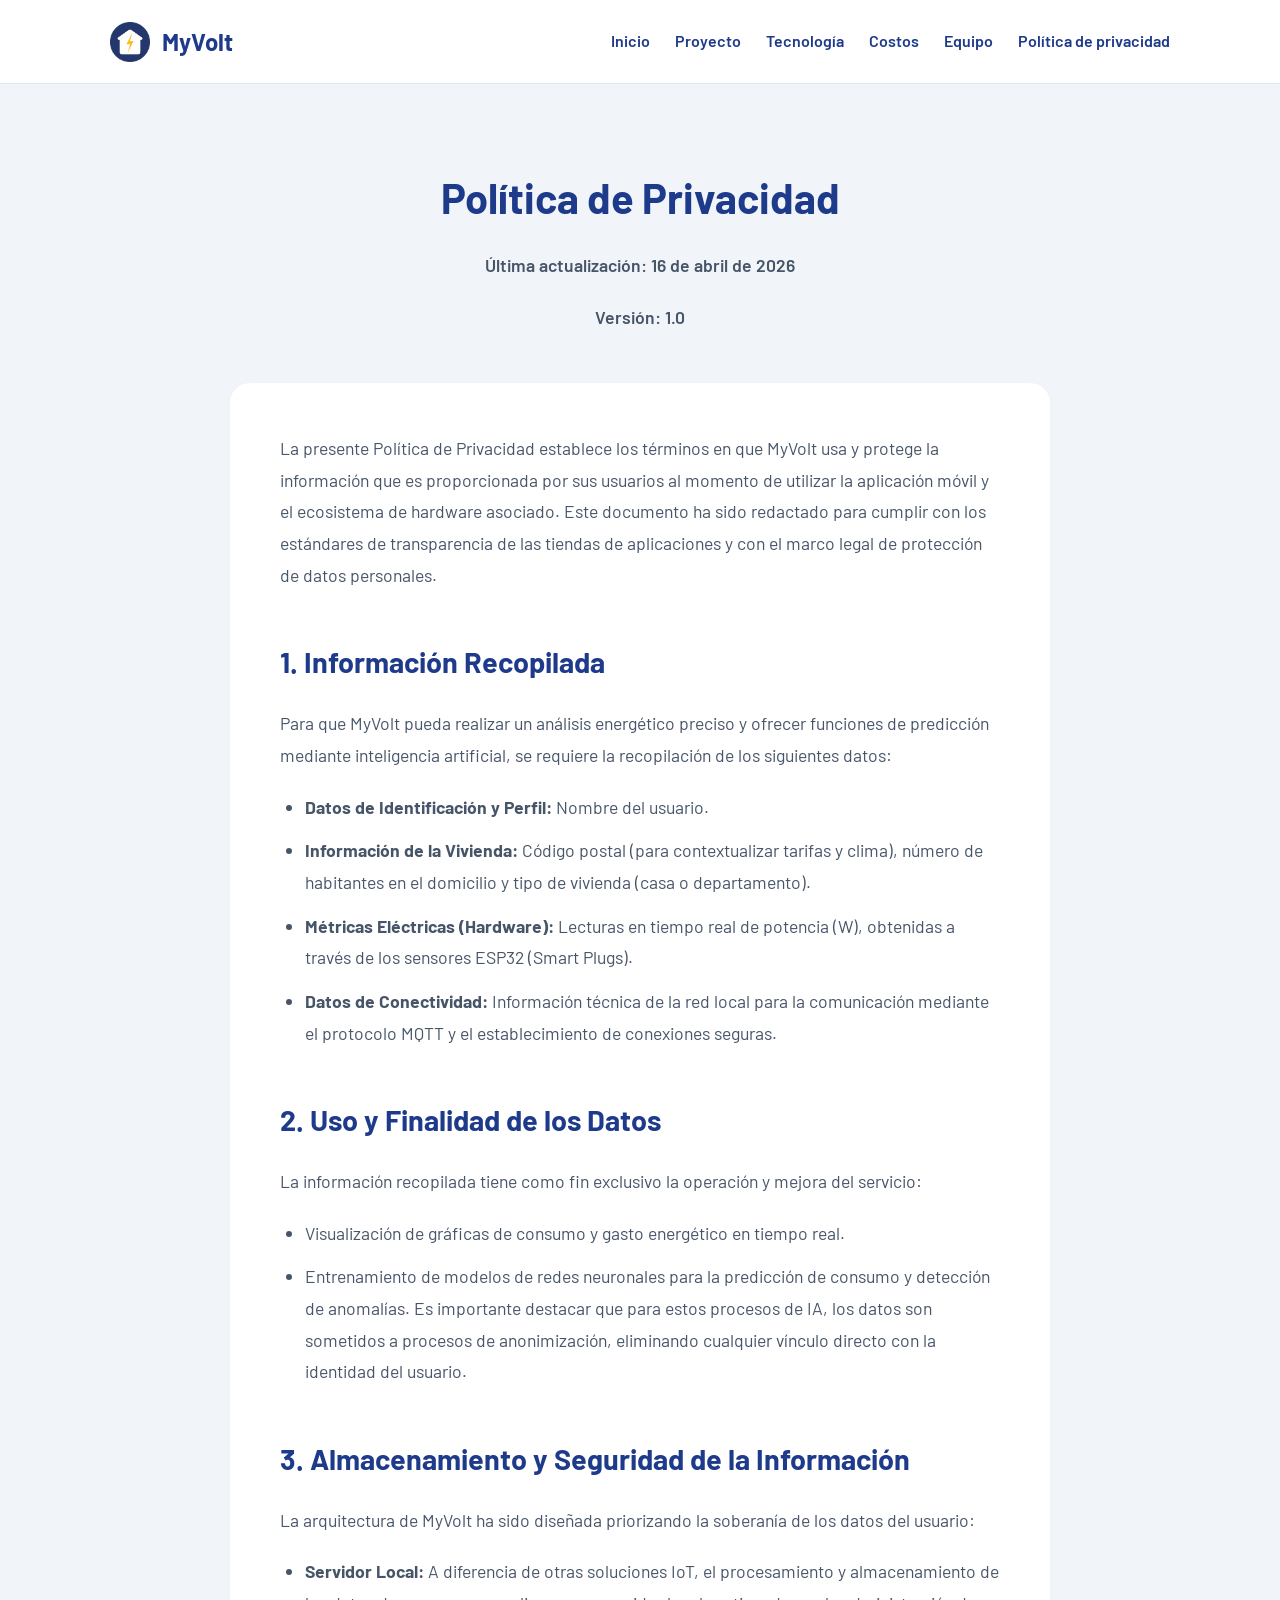
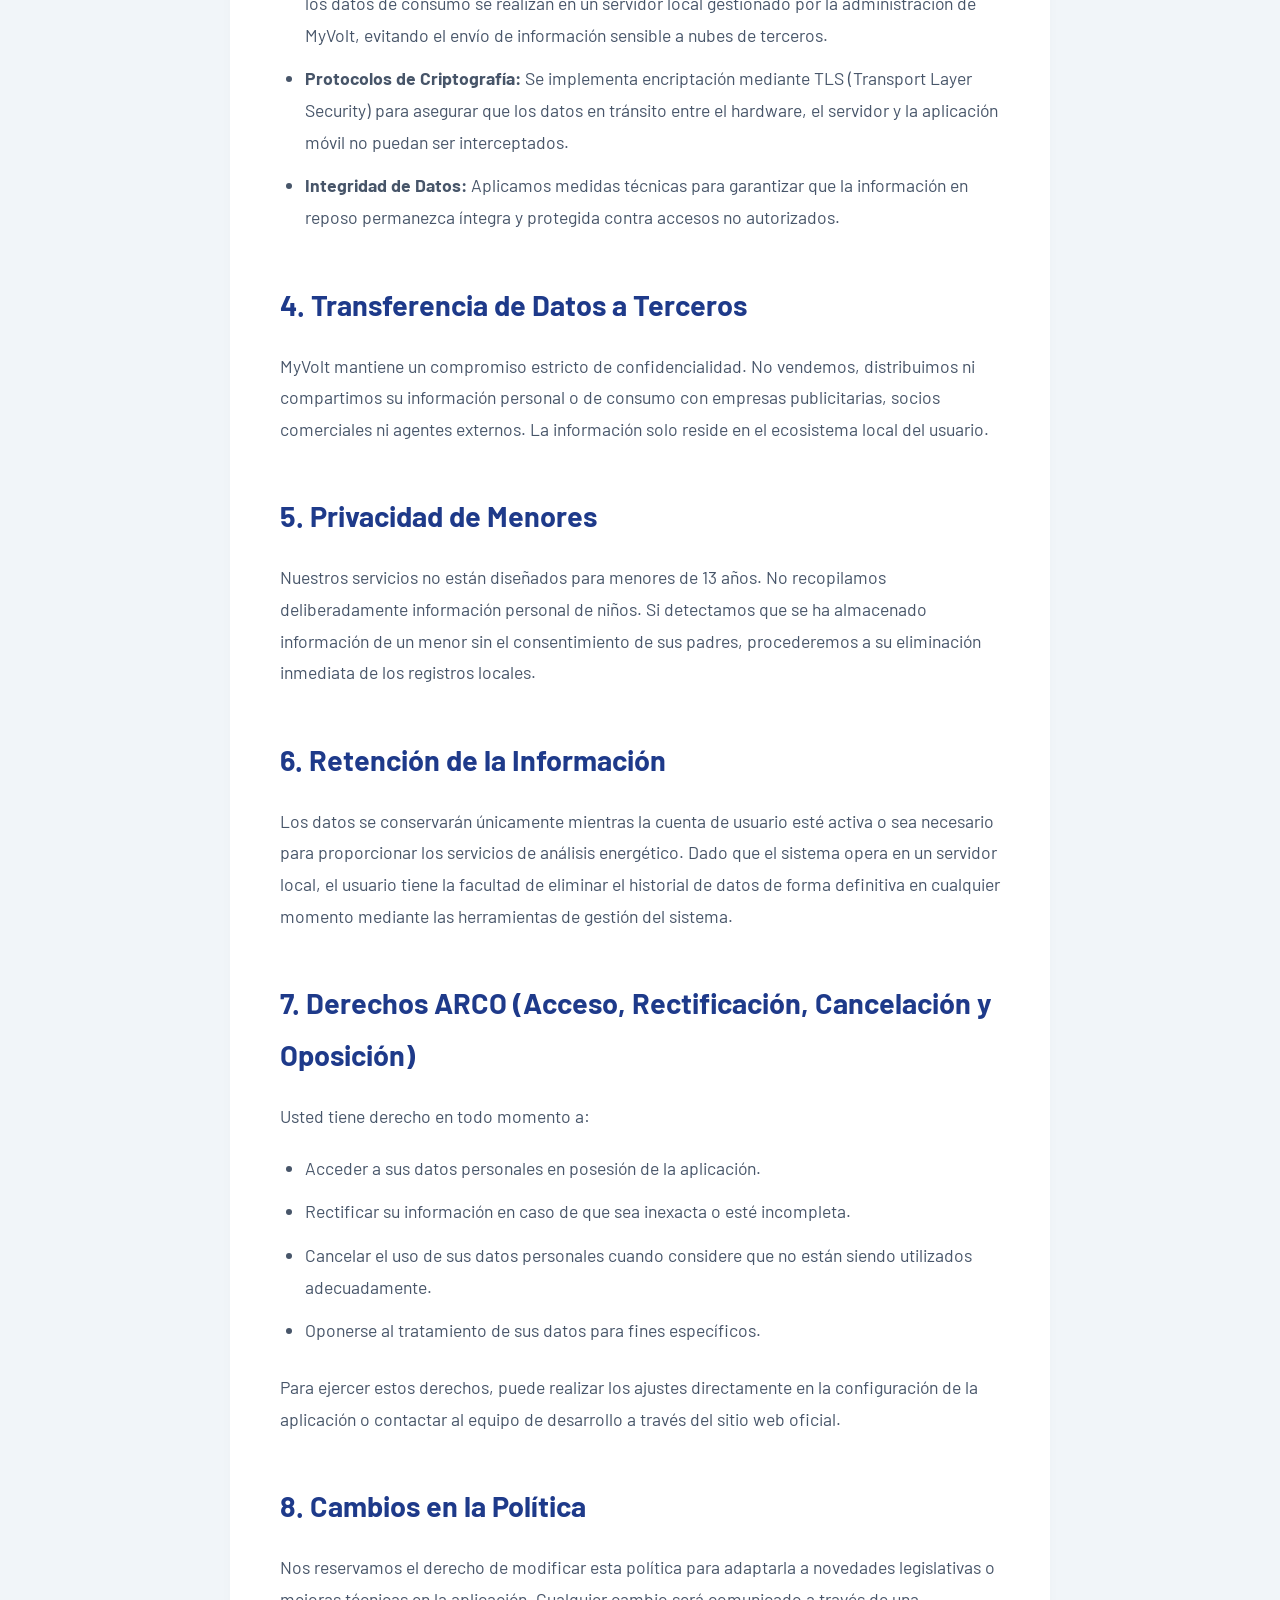
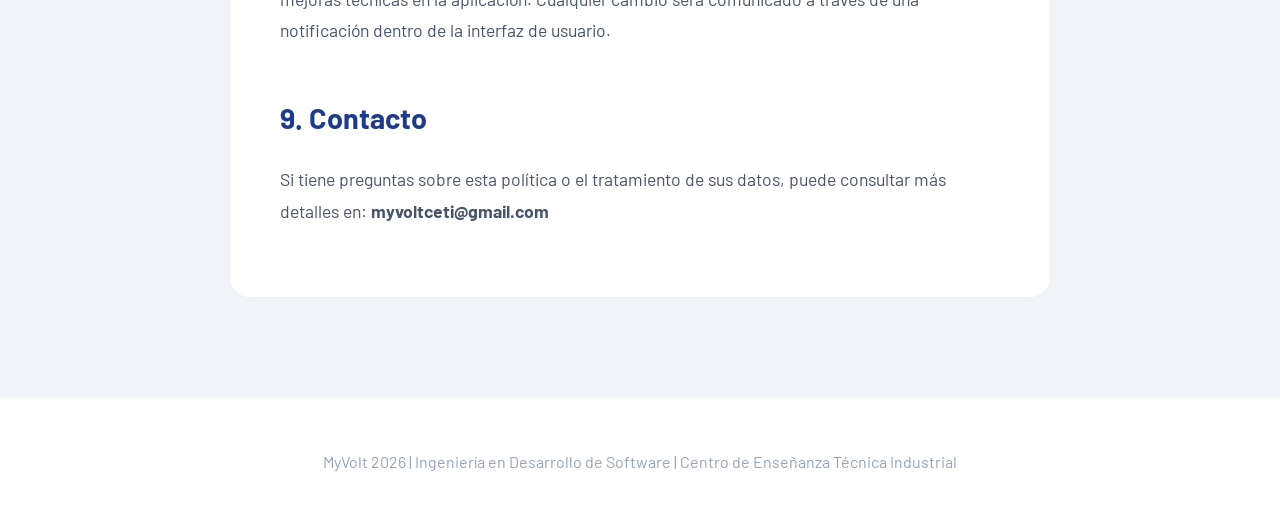
==== politica-privacidad.html @ dd5ea380 "Política de privacidad" ====
<!DOCTYPE html>
<html lang="es">
<head>
    <meta charset="UTF-8">
    <meta name="viewport" content="width=device-width, initial-scale=1.0">
    <title>Política de Privacidad - MyVolt</title>
    <link href="https://fonts.googleapis.com/css2?family=Barlow:wght@400;600;700&display=swap" rel="stylesheet">
    <link rel="stylesheet" href="style.css">
    
    <style>
        .legal-content h2 {
            color: var(--azul-oscuro);
            margin-top: 45px;
            margin-bottom: 20px;
            font-size: 1.8rem;
        }
        .legal-content p {
            margin-bottom: 20px;
            color: #475569;
            font-size: 1.1rem;
        }
        .legal-content ul {
            margin-left: 25px;
            margin-bottom: 25px;
            color: #475569;
            font-size: 1.1rem;
        }
        .legal-content li {
            margin-bottom: 12px;
        }
        .legal-header {
            text-align: center;
            margin-bottom: 50px;
        }
        .legal-meta {
            color: #94a3b8;
            font-size: 1rem;
            margin-bottom: 5px;
            font-weight: 600;
        }
        .content-wrapper {
            max-width: 900px;
            margin: 0 auto;
        }
    </style>
</head>
<body>

    <header>
        <nav class="nav-centered">
            <div class="logo-container">
                <img src="logo.png" alt="MyVolt" class="logo-nav">
                <span class="logo-text">MyVolt</span>
            </div>
            <ul>
                <li><a href="index.html#inicio">Inicio</a></li>
                <li><a href="index.html#proyecto">Proyecto</a></li>
                <li><a href="index.html#tecnologia">Tecnología</a></li>
                <li><a href="index.html#pagos">Costos</a></li>
                <li><a href="index.html#equipo">Equipo</a></li>
                <li><a href="politica-privacidad.html">Política de privacidad</a></li>
            </ul>
        </nav>
    </header>

    <section class="section-spaced bg-grey" style="padding-top: 160px;">
        <div class="container legal-content content-wrapper">
            
            <div class="legal-header">
                <h1 class="section-title" style="margin-bottom: 15px;">Política de Privacidad</h1>
                <p class="legal-meta">Última actualización: 16 de abril de 2026</p>
                <p class="legal-meta">Versión: 1.0</p>
            </div>

            <div style="background: white; padding: 50px; border-radius: 20px; box-shadow: 0 5px 15px rgba(0,0,0,0.02);">
                <p>La presente Política de Privacidad establece los términos en que MyVolt usa y protege la información que es proporcionada por sus usuarios al momento de utilizar la aplicación móvil y el ecosistema de hardware asociado. Este documento ha sido redactado para cumplir con los estándares de transparencia de las tiendas de aplicaciones y con el marco legal de protección de datos personales.</p>

                <h2>1. Información Recopilada</h2>
                <p>Para que MyVolt pueda realizar un análisis energético preciso y ofrecer funciones de predicción mediante inteligencia artificial, se requiere la recopilación de los siguientes datos:</p>
                <ul>
                    <li><strong>Datos de Identificación y Perfil:</strong> Nombre del usuario.</li>
                    <li><strong>Información de la Vivienda:</strong> Código postal (para contextualizar tarifas y clima), número de habitantes en el domicilio y tipo de vivienda (casa o departamento).</li>
                    <li><strong>Métricas Eléctricas (Hardware):</strong> Lecturas en tiempo real de potencia (W), obtenidas a través de los sensores ESP32 (Smart Plugs).</li>
                    <li><strong>Datos de Conectividad:</strong> Información técnica de la red local para la comunicación mediante el protocolo MQTT y el establecimiento de conexiones seguras.</li>
                </ul>

                <h2>2. Uso y Finalidad de los Datos</h2>
                <p>La información recopilada tiene como fin exclusivo la operación y mejora del servicio:</p>
                <ul>
                    <li>Visualización de gráficas de consumo y gasto energético en tiempo real.</li>
                    <li>Entrenamiento de modelos de redes neuronales para la predicción de consumo y detección de anomalías. Es importante destacar que para estos procesos de IA, los datos son sometidos a procesos de anonimización, eliminando cualquier vínculo directo con la identidad del usuario.</li>
                </ul>

                <h2>3. Almacenamiento y Seguridad de la Información</h2>
                <p>La arquitectura de MyVolt ha sido diseñada priorizando la soberanía de los datos del usuario:</p>
                <ul>
                    <li><strong>Servidor Local:</strong> A diferencia de otras soluciones IoT, el procesamiento y almacenamiento de los datos de consumo se realizan en un servidor local gestionado por la administración de MyVolt, evitando el envío de información sensible a nubes de terceros.</li>
                    <li><strong>Protocolos de Criptografía:</strong> Se implementa encriptación mediante TLS (Transport Layer Security) para asegurar que los datos en tránsito entre el hardware, el servidor y la aplicación móvil no puedan ser interceptados.</li>
                    <li><strong>Integridad de Datos:</strong> Aplicamos medidas técnicas para garantizar que la información en reposo permanezca íntegra y protegida contra accesos no autorizados.</li>
                </ul>

                <h2>4. Transferencia de Datos a Terceros</h2>
                <p>MyVolt mantiene un compromiso estricto de confidencialidad. No vendemos, distribuimos ni compartimos su información personal o de consumo con empresas publicitarias, socios comerciales ni agentes externos. La información solo reside en el ecosistema local del usuario.</p>

                <h2>5. Privacidad de Menores</h2>
                <p>Nuestros servicios no están diseñados para menores de 13 años. No recopilamos deliberadamente información personal de niños. Si detectamos que se ha almacenado información de un menor sin el consentimiento de sus padres, procederemos a su eliminación inmediata de los registros locales.</p>

                <h2>6. Retención de la Información</h2>
                <p>Los datos se conservarán únicamente mientras la cuenta de usuario esté activa o sea necesario para proporcionar los servicios de análisis energético. Dado que el sistema opera en un servidor local, el usuario tiene la facultad de eliminar el historial de datos de forma definitiva en cualquier momento mediante las herramientas de gestión del sistema.</p>

                <h2>7. Derechos ARCO (Acceso, Rectificación, Cancelación y Oposición)</h2>
                <p>Usted tiene derecho en todo momento a:</p>
                <ul>
                    <li>Acceder a sus datos personales en posesión de la aplicación.</li>
                    <li>Rectificar su información en caso de que sea inexacta o esté incompleta.</li>
                    <li>Cancelar el uso de sus datos personales cuando considere que no están siendo utilizados adecuadamente.</li>
                    <li>Oponerse al tratamiento de sus datos para fines específicos.</li>
                </ul>
                <p>Para ejercer estos derechos, puede realizar los ajustes directamente en la configuración de la aplicación o contactar al equipo de desarrollo a través del sitio web oficial.</p>

                <h2>8. Cambios en la Política</h2>
                <p>Nos reservamos el derecho de modificar esta política para adaptarla a novedades legislativas o mejoras técnicas en la aplicación. Cualquier cambio será comunicado a través de una notificación dentro de la interfaz de usuario.</p>

                <h2>9. Contacto</h2>
                <p>Si tiene preguntas sobre esta política o el tratamiento de sus datos, puede consultar más detalles en: <strong>myvoltceti@gmail.com</strong></p>
            </div>
            
        </div>
    </section>

    <footer>
        <p>MyVolt 2026 | Ingeniería en Desarrollo de Software | Centro de Enseñanza Técnica Industrial</p>
    </footer>

</body>
</html>
---- style.css ----
:root {
    --azul-oscuro: #1E3A8A;
    --amarillo: #FBBF24;
    --blanco: #FFFFFF;
    --gris-frio: #F1F5F9;
    --espaciado: 100px;
}

* { margin: 0; padding: 0; box-sizing: border-box; font-family: 'Barlow', sans-serif; }
body { background-color: var(--blanco); color: #334155; line-height: 1.8; scroll-behavior: smooth; }
.container { max-width: 1200px; margin: 0 auto; padding: 0 40px; }
.section-spaced { padding: var(--espaciado) 0; }
.bg-grey { background-color: var(--gris-frio); }
.bg-blue { background: var(--azul-oscuro); }
.flex-center { display: flex; flex-direction: column; align-items: center; text-align: center; }

/* Navegación */
header { background: var(--blanco); border-bottom: 1px solid #e2e8f0; padding: 20px 0; position: fixed; width: 100%; top: 0; z-index: 1000; }
.nav-centered { display: flex; justify-content: space-between; align-items: center; max-width: 1100px; margin: 0 auto; padding: 0 20px; }
.logo-container { display: flex; align-items: center; gap: 12px; }
.logo-nav { height: 40px; }
.logo-text { font-weight: 700; font-size: 1.5rem; color: var(--azul-oscuro); }
nav ul { display: flex; list-style: none; gap: 25px; }
nav ul li a { text-decoration: none; color: var(--azul-oscuro); font-weight: 600; transition: color 0.3s; }
nav ul li a:hover { color: var(--amarillo); }

/* Hero Split (Logo y QR grandes a la derecha) */
.hero { padding: 220px 0 120px; }
.hero-split { display: flex; align-items: center; justify-content: space-between; gap: 50px; }
.hero-text-side { flex: 1; text-align: left; }
.hero-visual-side { flex: 0 0 auto; display: flex; flex-direction: column; align-items: center; }
.visual-wrapper { display: flex; gap: 30px; align-items: center; background: white; padding: 30px; border-radius: 25px; box-shadow: 0 20px 40px rgba(0,0,0,0.07); }
.img-big { height: 200px; width: auto; display: block; }
.qr-hint { margin-top: 15px; font-weight: 700; color: var(--azul-oscuro); font-size: 1rem; }

.tagline { color: var(--azul-oscuro); font-weight: 700; text-transform: uppercase; letter-spacing: 2px; font-size: 0.9rem; margin-bottom: 15px; }
.hero h1 { font-size: 3.5rem; color: var(--azul-oscuro); margin-bottom: 20px; line-height: 1.1; }
.hero-desc { font-size: 1.25rem; color: #64748b; margin-bottom: 40px; max-width: 500px; }

.btn { background: var(--azul-oscuro); color: white; padding: 16px 35px; border-radius: 10px; text-decoration: none; font-weight: 700; transition: all 0.3s; display: inline-block; }
.btn:hover { transform: translateY(-3px); box-shadow: 0 10px 20px rgba(30, 58, 138, 0.2); }

/* Grids y Cards */
.section-title { text-align: center; margin-bottom: 60px; font-size: 2.6rem; color: var(--azul-oscuro); }
.text-white { color: white !important; }
.grid { display: grid; grid-template-columns: repeat(auto-fit, minmax(350px, 1fr)); gap: 40px; }
.card { background: var(--blanco); padding: 50px; border-radius: 20px; text-align: center; box-shadow: 0 5px 15px rgba(0,0,0,0.02); }
.card-icon { height: 70px; margin-bottom: 25px; }
.highlight { border: 2px solid var(--amarillo); }

/* Arquitectura - CORRECCIÓN DE COLORES */
.tech-grid-main { display: grid; grid-template-columns: 1fr 1fr; gap: 80px; text-align: center; }
.tech-item h3 { color: var(--amarillo); font-size: 1.9rem; margin-bottom: 15px; }
.tech-item p { font-size: 1.1rem; opacity: 1; } /* Asegura que el texto se vea */

/* Pagos */
.bundle-card { max-width: 550px; padding: 60px 40px; }
.bundle-header { display: flex; align-items: center; justify-content: center; gap: 15px; margin-bottom: 20px; }
.card-icon-small { height: 40px; }
.tagline-yellow { background: #FEF3C7; color: #92400E; padding: 6px 15px; border-radius: 50px; font-size: 0.8rem; font-weight: 700; text-transform: uppercase; }
.bundle-list { text-align: left; max-width: 320px; margin: 25px auto; color: #64748b; }
.price-box { margin: 30px 0; }
.old-price { text-decoration: line-through; color: #94a3b8; font-size: 1.2rem; }
.new-price { font-size: 3rem; font-weight: 700; color: var(--azul-oscuro); }
#wallet_container { margin-top: 20px; display: flex; justify-content: center; min-height: 48px; }

/* Integrantes */
.team-container { text-align: center; }
.team-header { display: flex; flex-direction: column; align-items: center; gap: 15px; margin-bottom: 40px; }
.team-main-icon { height: 70px; }
.team-grid { display: grid; grid-template-columns: repeat(auto-fit, minmax(220px, 1fr)); gap: 25px; }
.member { background: var(--blanco); padding: 35px 20px; border-radius: 15px; border-bottom: 5px solid var(--azul-oscuro); box-shadow: 0 5px 10px rgba(0,0,0,0.02); }

footer { text-align: center; padding: 50px; color: #94a3b8; border-top: 1px solid #f1f5f9; }

@media (max-width: 992px) {
    .hero-split { flex-direction: column; text-align: center; }
    .visual-wrapper { flex-direction: column; gap: 20px; }
    .hero h1 { font-size: 2.8rem; }
    .grid, .tech-grid-main, .team-grid { grid-template-columns: 1fr; }
}
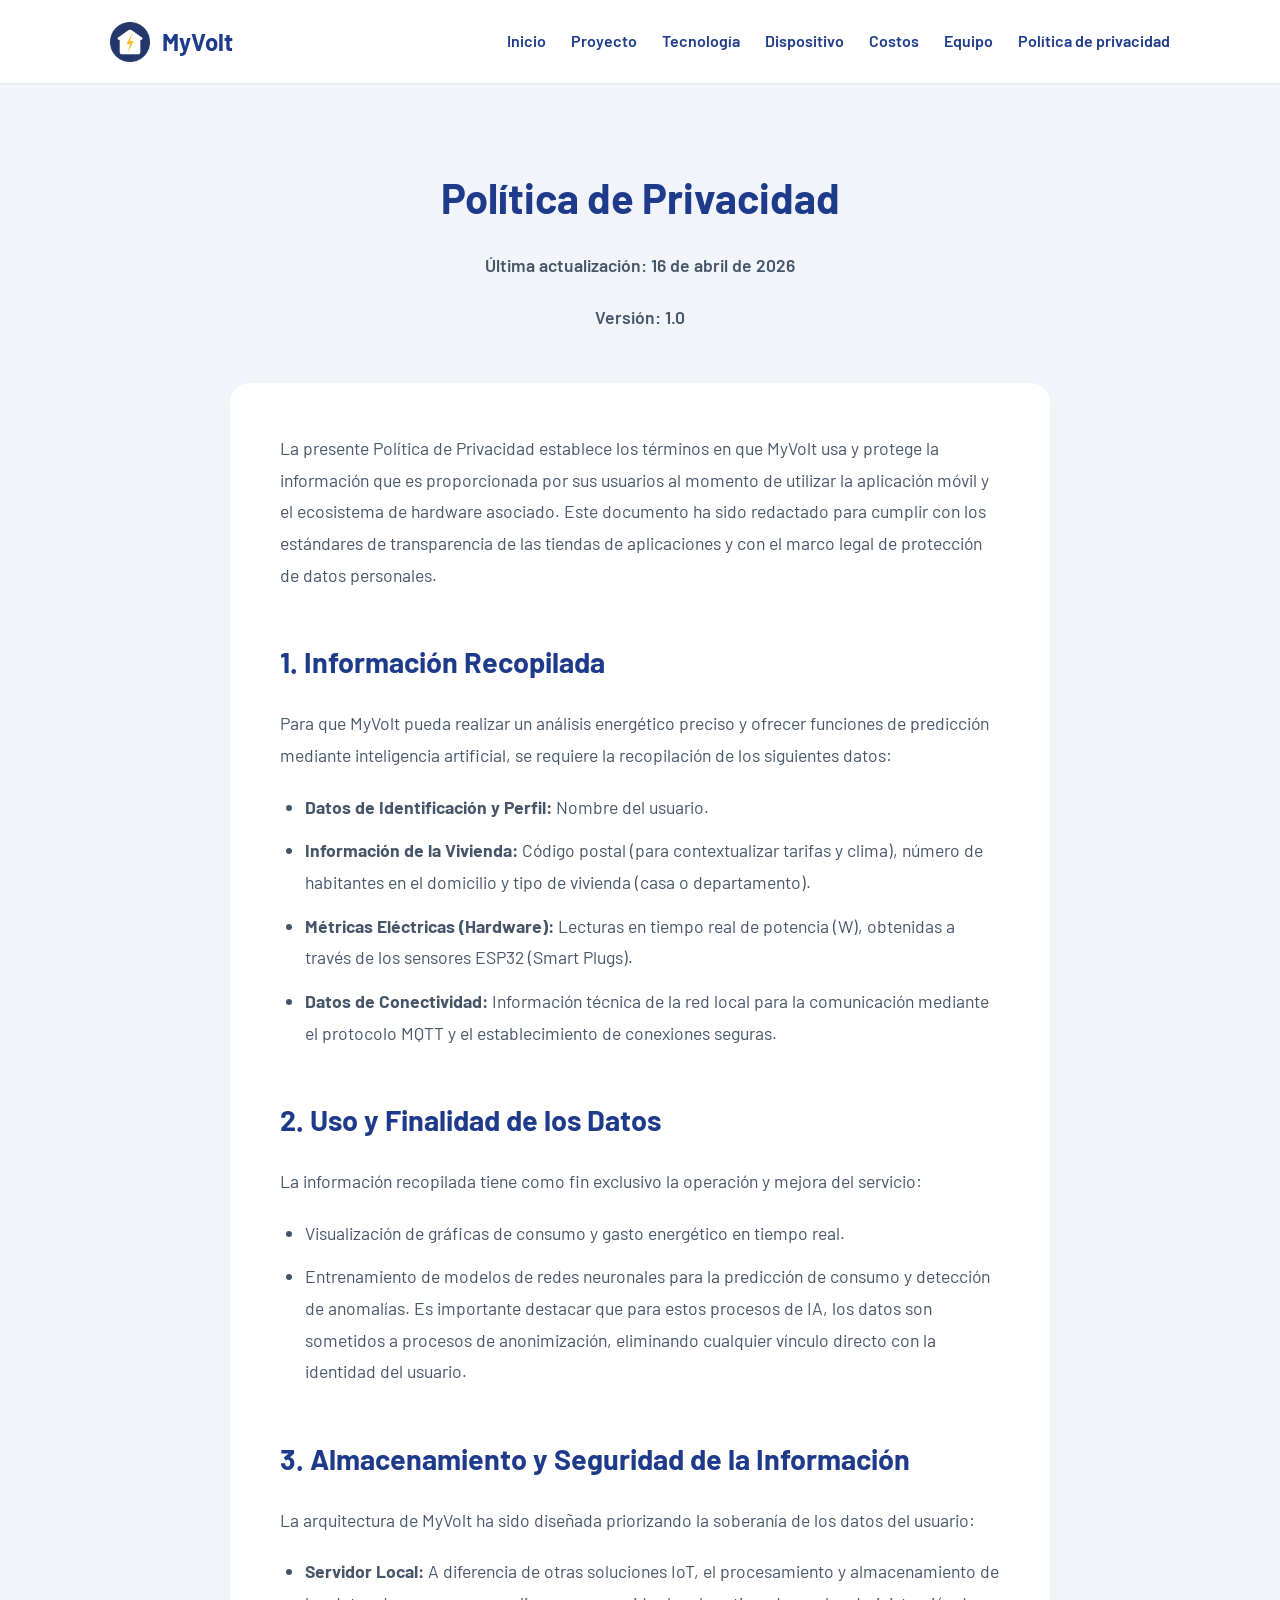
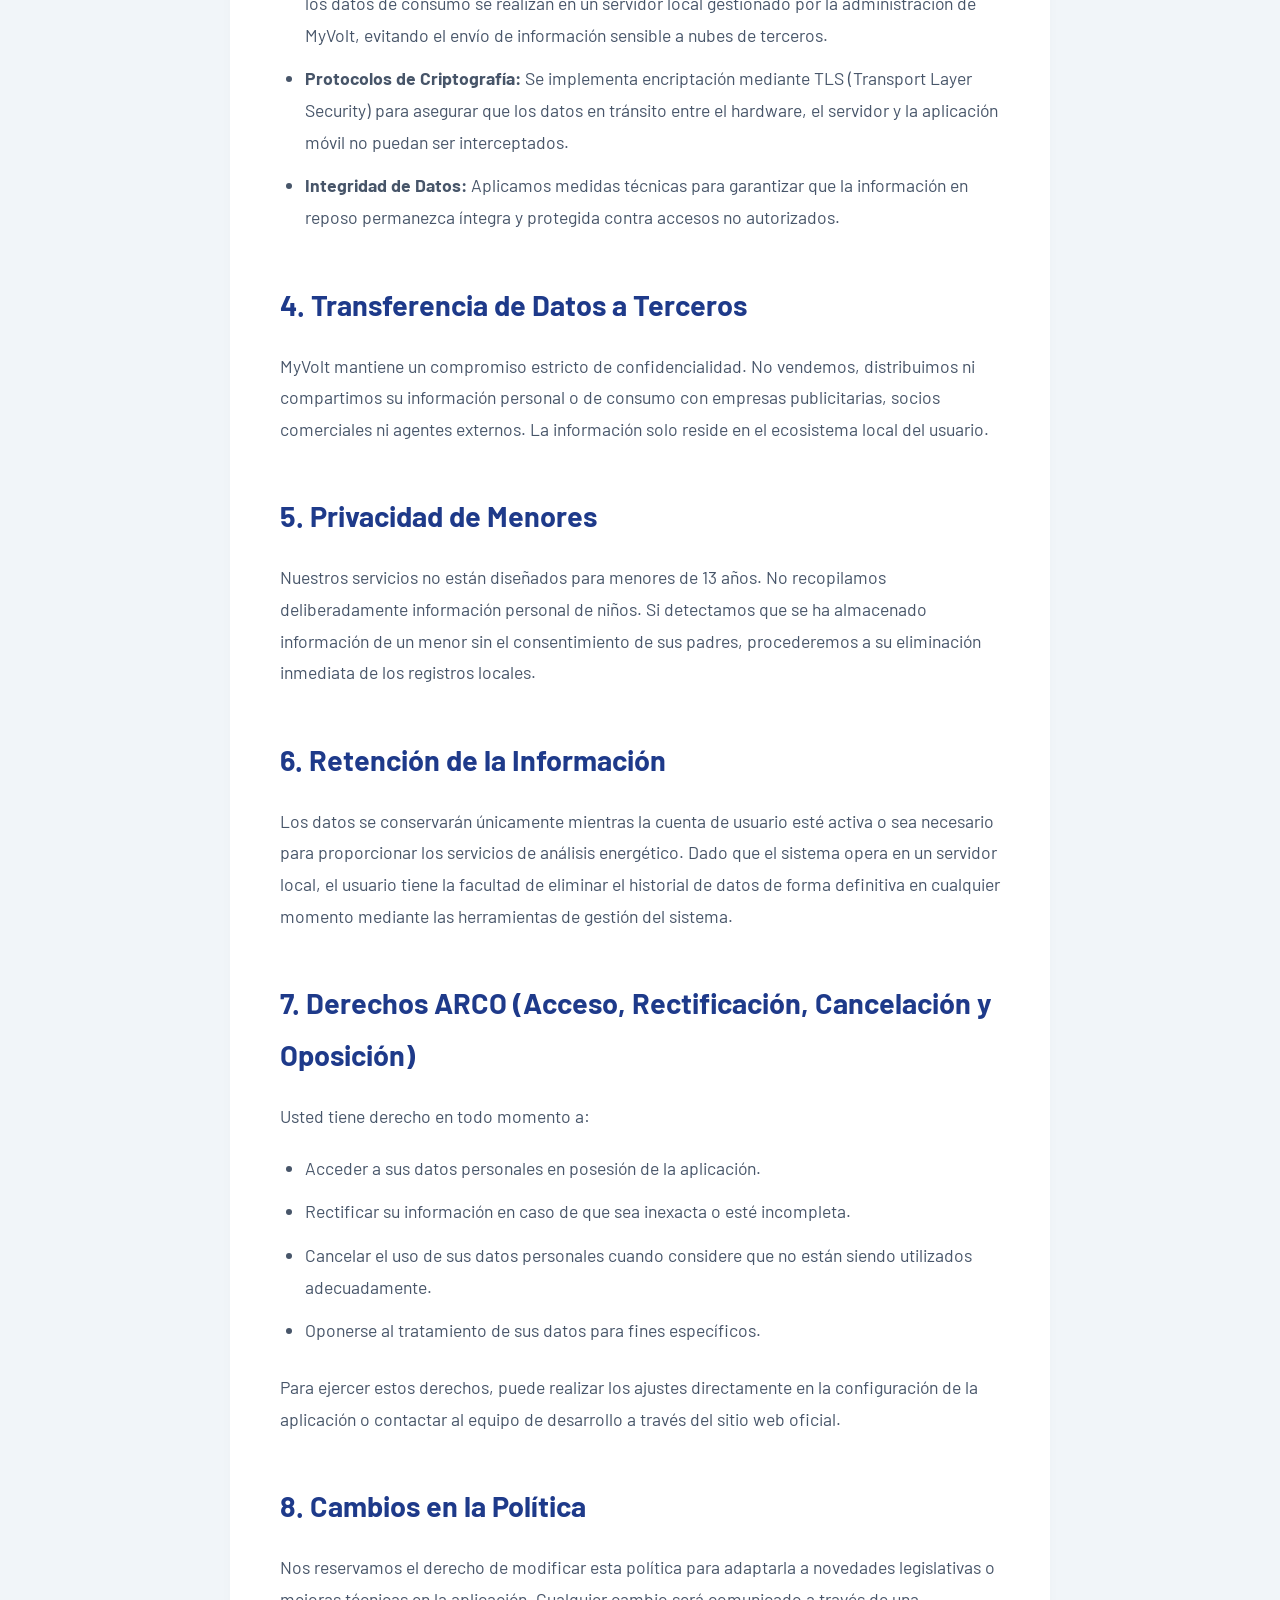
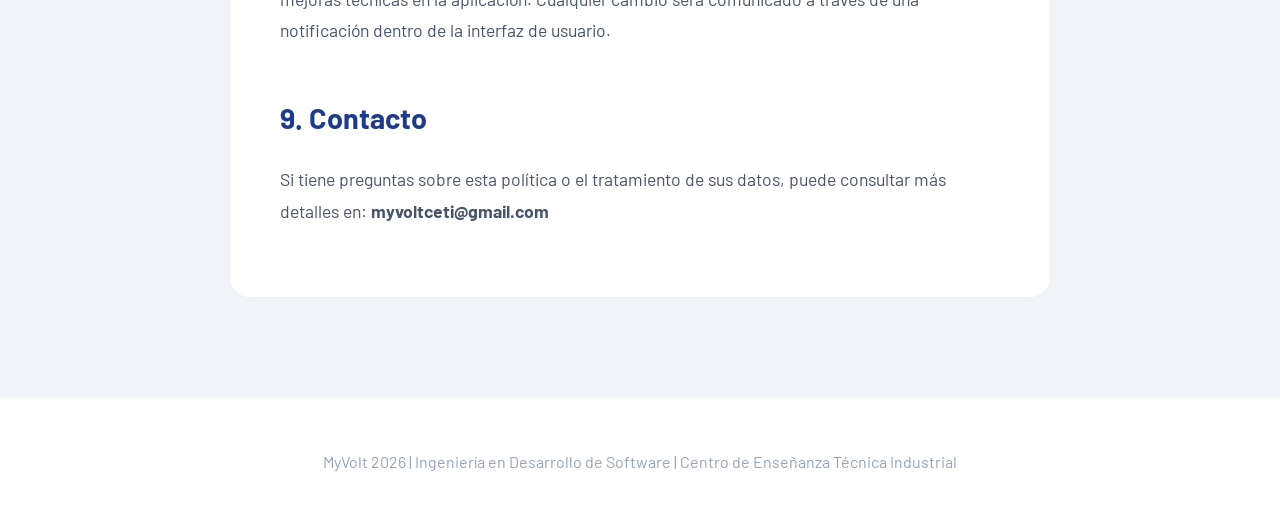
==== commit 76aece09: "Actualización de header" ====
--- a/politica-privacidad.html
+++ b/politica-privacidad.html
@@ -4,6 +4,9 @@
     <meta charset="UTF-8">
     <meta name="viewport" content="width=device-width, initial-scale=1.0">
     <title>Política de Privacidad - MyVolt</title>
+
+    <link rel="icon" type="image/png" href="logo.png">
+
     <link href="https://fonts.googleapis.com/css2?family=Barlow:wght@400;600;700&display=swap" rel="stylesheet">
     <link rel="stylesheet" href="style.css">
     
@@ -48,14 +51,22 @@
 
     <header>
         <nav class="nav-centered">
-            <div class="logo-container">
+            <a href="index.html#inicio" class="logo-container" style="text-decoration: none;">
                 <img src="logo.png" alt="MyVolt" class="logo-nav">
                 <span class="logo-text">MyVolt</span>
+            </a>
+            
+            <div class="menu-toggle" id="mobile-menu">
+                <span class="bar"></span>
+                <span class="bar"></span>
+                <span class="bar"></span>
             </div>
-            <ul>
+
+            <ul id="nav-list">
                 <li><a href="index.html#inicio">Inicio</a></li>
                 <li><a href="index.html#proyecto">Proyecto</a></li>
                 <li><a href="index.html#tecnologia">Tecnología</a></li>
+                <li><a href="index.html#dispositivo">Dispositivo</a></li>
                 <li><a href="index.html#pagos">Costos</a></li>
                 <li><a href="index.html#equipo">Equipo</a></li>
                 <li><a href="politica-privacidad.html">Política de privacidad</a></li>
@@ -132,5 +143,20 @@
         <p>MyVolt 2026 | Ingeniería en Desarrollo de Software | Centro de Enseñanza Técnica Industrial</p>
     </footer>
 
+    <script>
+        const mobileMenu = document.getElementById('mobile-menu');
+        const navList = document.getElementById('nav-list');
+        const navLinks = navList.querySelectorAll('a');
+
+        mobileMenu.addEventListener('click', () => {
+            navList.classList.toggle('active');
+        });
+
+        navLinks.forEach(link => {
+            link.addEventListener('click', () => {
+                navList.classList.remove('active');
+            });
+        });
+    </script>
 </body>
 </html>
--- a/style.css
+++ b/style.css
@@ -14,7 +14,7 @@
 .bg-blue { background: var(--azul-oscuro); }
 .flex-center { display: flex; flex-direction: column; align-items: center; text-align: center; }
 
-/* Navegación */
+/* navegacion */
 header { background: var(--blanco); border-bottom: 1px solid #e2e8f0; padding: 20px 0; position: fixed; width: 100%; top: 0; z-index: 1000; }
 .nav-centered { display: flex; justify-content: space-between; align-items: center; max-width: 1100px; margin: 0 auto; padding: 0 20px; }
 .logo-container { display: flex; align-items: center; gap: 12px; }
@@ -24,7 +24,7 @@
 nav ul li a { text-decoration: none; color: var(--azul-oscuro); font-weight: 600; transition: color 0.3s; }
 nav ul li a:hover { color: var(--amarillo); }
 
-/* Hero Split (Logo y QR grandes a la derecha) */
+/* hero split logo y qr grandes a la derecha */
 .hero { padding: 220px 0 120px; }
 .hero-split { display: flex; align-items: center; justify-content: space-between; gap: 50px; }
 .hero-text-side { flex: 1; text-align: left; }
@@ -40,7 +40,7 @@
 .btn { background: var(--azul-oscuro); color: white; padding: 16px 35px; border-radius: 10px; text-decoration: none; font-weight: 700; transition: all 0.3s; display: inline-block; }
 .btn:hover { transform: translateY(-3px); box-shadow: 0 10px 20px rgba(30, 58, 138, 0.2); }
 
-/* Grids y Cards */
+/* grids y cards */
 .section-title { text-align: center; margin-bottom: 60px; font-size: 2.6rem; color: var(--azul-oscuro); }
 .text-white { color: white !important; }
 .grid { display: grid; grid-template-columns: repeat(auto-fit, minmax(350px, 1fr)); gap: 40px; }
@@ -48,12 +48,12 @@
 .card-icon { height: 70px; margin-bottom: 25px; }
 .highlight { border: 2px solid var(--amarillo); }
 
-/* Arquitectura - CORRECCIÓN DE COLORES */
+/* arquitectura correccion de colores */
 .tech-grid-main { display: grid; grid-template-columns: 1fr 1fr; gap: 80px; text-align: center; }
 .tech-item h3 { color: var(--amarillo); font-size: 1.9rem; margin-bottom: 15px; }
-.tech-item p { font-size: 1.1rem; opacity: 1; } /* Asegura que el texto se vea */
-
-/* Pagos */
+.tech-item p { font-size: 1.1rem; opacity: 1; } 
+
+/* pagos */
 .bundle-card { max-width: 550px; padding: 60px 40px; }
 .bundle-header { display: flex; align-items: center; justify-content: center; gap: 15px; margin-bottom: 20px; }
 .card-icon-small { height: 40px; }
@@ -64,18 +64,160 @@
 .new-price { font-size: 3rem; font-weight: 700; color: var(--azul-oscuro); }
 #wallet_container { margin-top: 20px; display: flex; justify-content: center; min-height: 48px; }
 
-/* Integrantes */
+/* integrantes */
 .team-container { text-align: center; }
 .team-header { display: flex; flex-direction: column; align-items: center; gap: 15px; margin-bottom: 40px; }
 .team-main-icon { height: 70px; }
 .team-grid { display: grid; grid-template-columns: repeat(auto-fit, minmax(220px, 1fr)); gap: 25px; }
 .member { background: var(--blanco); padding: 35px 20px; border-radius: 15px; border-bottom: 5px solid var(--azul-oscuro); box-shadow: 0 5px 10px rgba(0,0,0,0.02); }
 
+/* estilos de la seccion del producto fisico */
+.product-split { display: flex; gap: 50px; align-items: center; margin-top: 40px; }
+.product-gallery { flex: 1; position: relative; overflow: hidden; border-radius: 20px; box-shadow: 0 10px 30px rgba(0,0,0,0.08); background: var(--blanco); }
+.slides { display: flex; transition: transform 0.4s ease-in-out; }
+.slide { min-width: 100%; }
+.slide img { width: 100%; display: block; object-fit: cover; aspect-ratio: 4/3; }
+
+/* botones del carrusel */
+.slider-btn { position: absolute; top: 50%; transform: translateY(-50%); background: var(--azul-oscuro); color: white; border: none; width: 45px; height: 45px; border-radius: 50%; cursor: pointer; display: flex; align-items: center; justify-content: center; font-size: 1.2rem; opacity: 0.7; transition: all 0.3s; z-index: 2; }
+.slider-btn:hover { opacity: 1; transform: translateY(-50%) scale(1.1); }
+.prev-btn { left: 15px; }
+.next-btn { right: 15px; }
+
+/* informacion y lista de dispositivos */
+.product-info { flex: 1; text-align: left; }
+.product-price { font-size: 2.5rem; color: var(--azul-oscuro); font-weight: 700; margin: 15px 0; }
+.device-list { display: grid; grid-template-columns: 1fr 1fr; gap: 12px; margin-top: 25px; list-style: none; }
+.device-list li { position: relative; padding-left: 28px; color: #475569; font-size: 1.05rem; }
+.device-list li::before { content: '✓'; position: absolute; left: 0; color: var(--amarillo); font-weight: bold; font-size: 1.2rem; }
+
+/* ajuste responsivo para que se apile en celulares */
+@media (max-width: 992px) {
+    .product-split { flex-direction: column; }
+}
+
 footer { text-align: center; padding: 50px; color: #94a3b8; border-top: 1px solid #f1f5f9; }
 
+/* estilos del boton hamburguesa oculto en computadoras */
+.menu-toggle {
+    display: none;
+    flex-direction: column;
+    cursor: pointer;
+    gap: 5px;
+}
+
+.bar {
+    width: 25px;
+    height: 3px;
+    background-color: var(--azul-oscuro);
+    border-radius: 3px;
+    transition: all 0.3s ease;
+}
+
+/* ajustes para pantallas medianas o tablets */
 @media (max-width: 992px) {
-    .hero-split { flex-direction: column; text-align: center; }
-    .visual-wrapper { flex-direction: column; gap: 20px; }
-    .hero h1 { font-size: 2.8rem; }
-    .grid, .tech-grid-main, .team-grid { grid-template-columns: 1fr; }
-}
+    .hero-split { 
+        flex-direction: column; 
+        text-align: center; 
+    }
+    .hero-desc {
+        margin: 0 auto 40px auto;
+    }
+    .hero-visual-side {
+        margin-top: 40px;
+    }
+    .visual-wrapper { 
+        flex-direction: column; 
+        gap: 20px; 
+    }
+    .hero h1 { 
+        font-size: 2.8rem; 
+    }
+    .grid, .tech-grid-main, .team-grid { 
+        grid-template-columns: 1fr; 
+    }
+}
+
+/* ajustes para celulares y pantallas pequenas */
+@media (max-width: 768px) {
+    :root {
+        --espaciado: 60px;
+    }
+    
+    .container {
+        padding: 0 20px;
+    }
+
+    /* navegacion movil */
+    header {
+        height: 80px; 
+        display: flex;
+        align-items: center;
+    }
+
+    .nav-centered {
+        flex-direction: row; 
+        justify-content: space-between;
+        width: 100%;
+    }
+    
+    .menu-toggle {
+        display: flex; 
+        z-index: 1100; 
+        position: relative;
+    }
+    
+    nav ul {
+        display: none; 
+        flex-direction: column;
+        width: 100%;
+        text-align: center;
+        background-color: var(--blanco);
+        position: fixed; 
+        top: 80px; 
+        left: 0;
+        height: calc(100vh - 80px);
+        padding-top: 40px;
+        z-index: 1000;
+        box-shadow: 0 10px 15px rgba(0,0,0,0.05);
+        gap: 30px;
+    }
+    
+    nav ul.active {
+        display: flex; 
+    }
+    
+    /* resto de ajustes moviles */
+    .hero {
+        padding: 160px 0 60px;
+    }
+    
+    .hero h1 {
+        font-size: 2.2rem;
+    }
+    
+    .img-big {
+        height: 140px;
+    }
+    
+    .section-title {
+        font-size: 2rem;
+        margin-bottom: 40px;
+    }
+    
+    .card {
+        padding: 30px;
+    }
+    
+    .bundle-card {
+        padding: 40px 20px;
+    }
+    
+    .new-price {
+        font-size: 2.4rem;
+    }
+    
+    .team-grid {
+        grid-template-columns: 1fr;
+    }
+}
